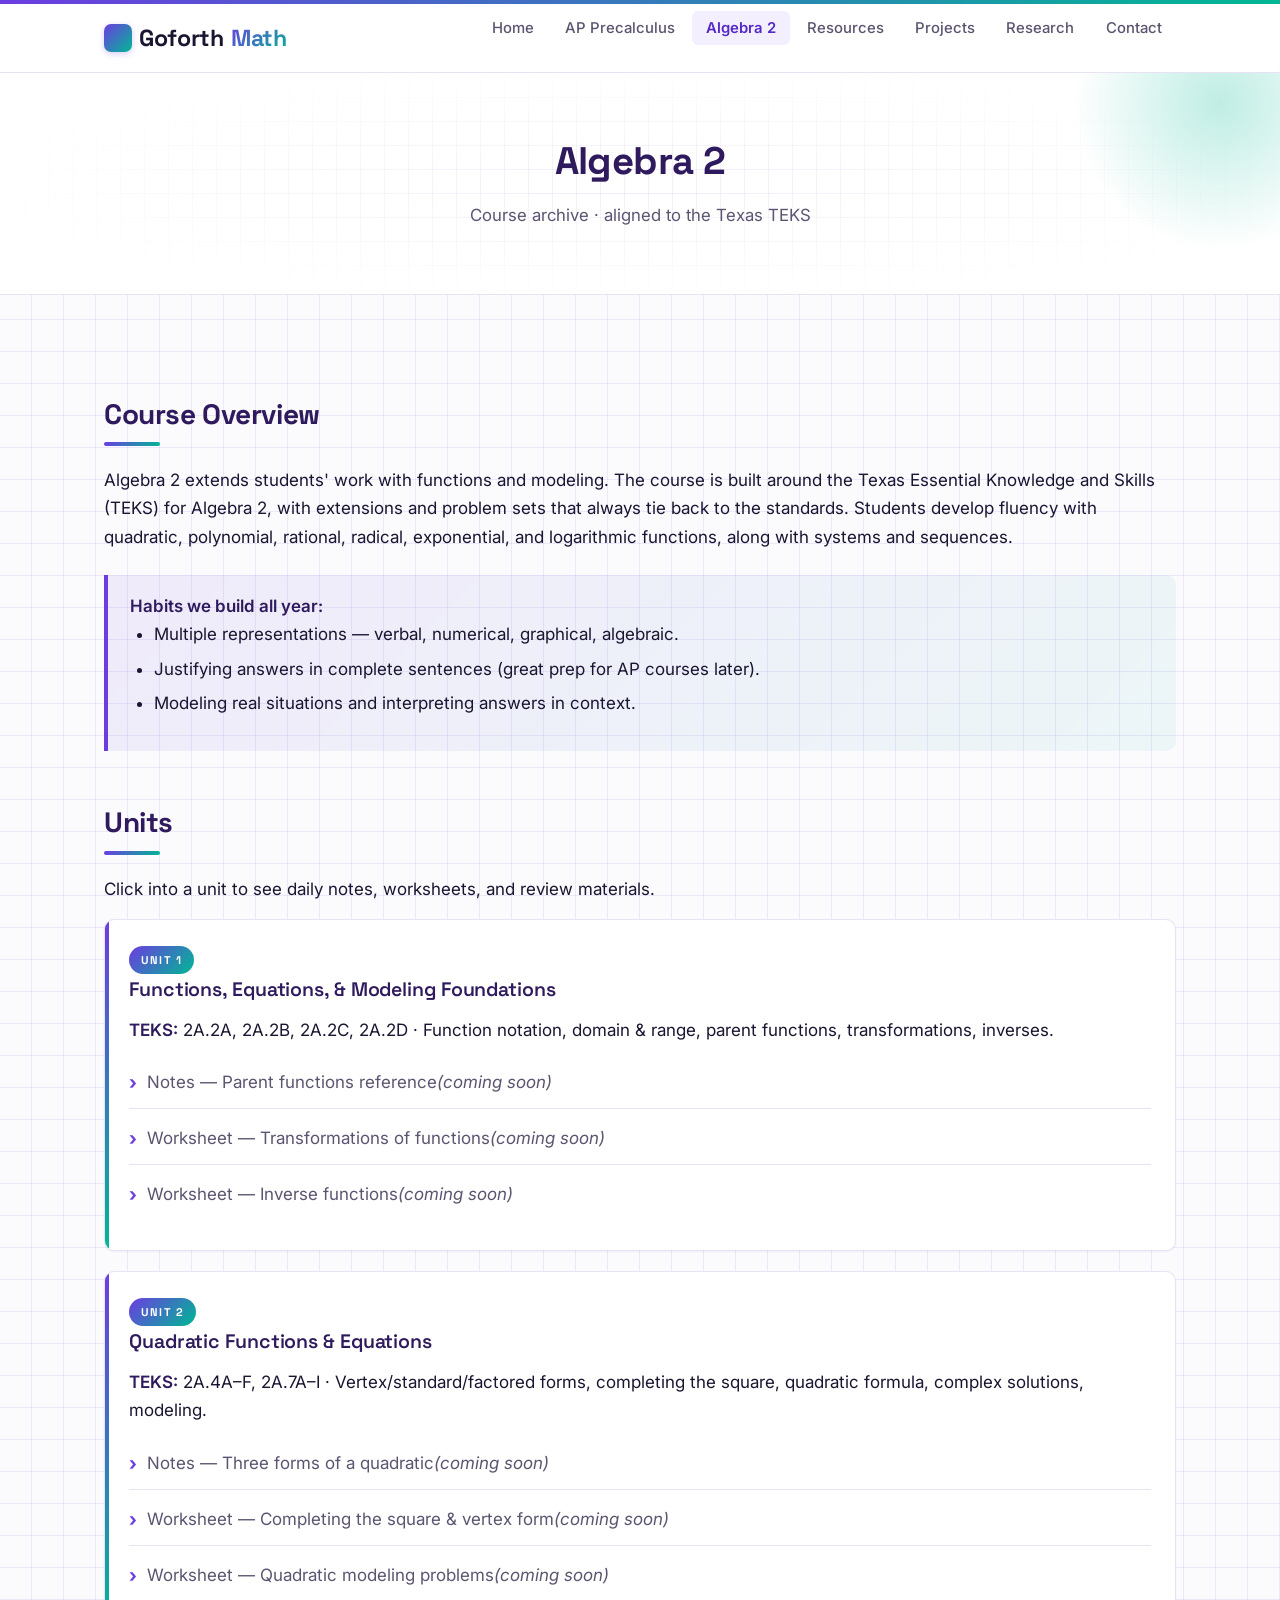
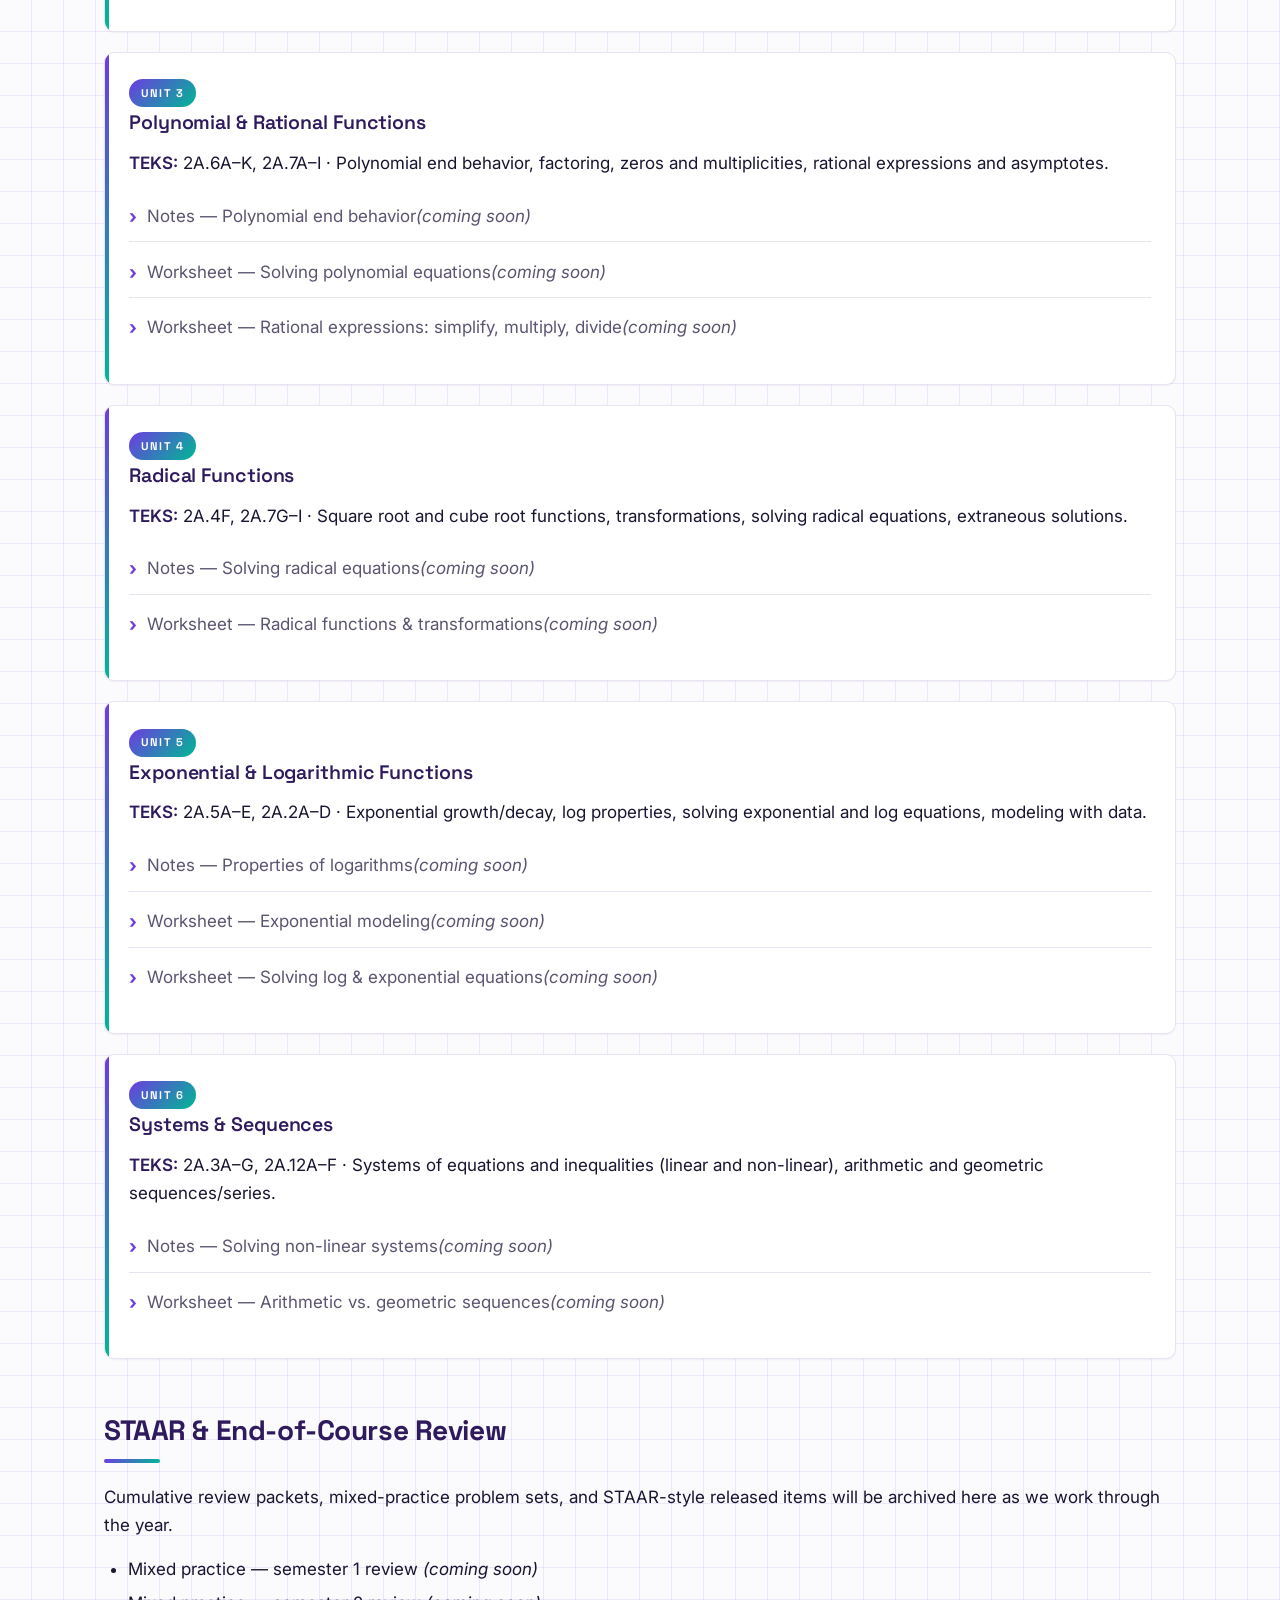
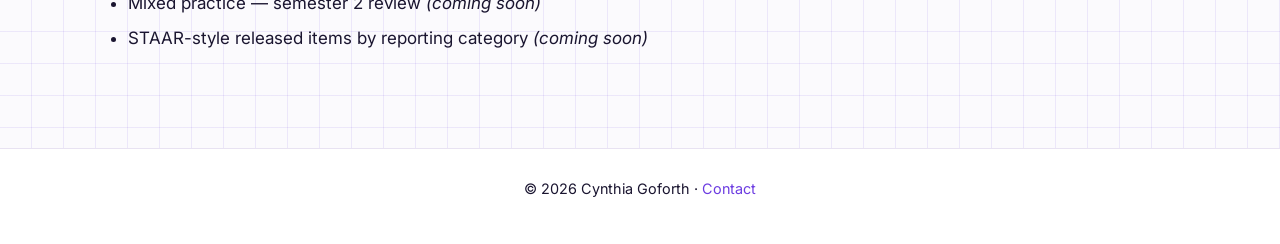
==== algebra2.html @ ad469477 "Initial commit" ====
<!DOCTYPE html>
<html lang="en">
<head>
  <meta charset="UTF-8" />
  <meta name="viewport" content="width=device-width, initial-scale=1.0" />
  <title>Algebra 2 | Goforth Math</title>
  <meta name="description" content="Algebra 2 course archive — TEKS-aligned units, notes, and worksheets." />
  <link rel="preconnect" href="https://fonts.googleapis.com" />
  <link rel="preconnect" href="https://fonts.gstatic.com" crossorigin />
  <link href="https://fonts.googleapis.com/css2?family=Inter:wght@400;500;600;700&family=Space+Grotesk:wght@500;600;700&display=swap" rel="stylesheet" />
  <link rel="stylesheet" href="styles.css" />
</head>
<body>
  <header class="site-header">
    <div class="nav-container">
      <a href="index.html" class="site-logo">Goforth<span>Math</span></a>
      <nav class="site-nav" aria-label="Primary">
        <ul>
          <li><a href="index.html">Home</a></li>
          <li><a href="precalc.html">AP Precalculus</a></li>
          <li><a href="algebra2.html" class="active">Algebra 2</a></li>
          <li><a href="resources.html">Resources</a></li>
          <li><a href="projects.html">Projects</a></li>
          <li><a href="research.html">Research</a></li>
          <li><a href="contact.html">Contact</a></li>
        </ul>
      </nav>
    </div>
  </header>

  <section class="page-header">
    <h1>Algebra 2</h1>
    <p>Course archive &middot; aligned to the Texas TEKS</p>
  </section>

  <main>
    <section>
      <h2>Course Overview</h2>
      <p>Algebra 2 extends students' work with functions and modeling. The course is built around the Texas Essential Knowledge and Skills (TEKS) for Algebra 2, with extensions and problem sets that always tie back to the standards. Students develop fluency with quadratic, polynomial, rational, radical, exponential, and logarithmic functions, along with systems and sequences.</p>

      <div class="callout">
        <strong>Habits we build all year:</strong>
        <ul>
          <li>Multiple representations &mdash; verbal, numerical, graphical, algebraic.</li>
          <li>Justifying answers in complete sentences (great prep for AP courses later).</li>
          <li>Modeling real situations and interpreting answers in context.</li>
        </ul>
      </div>
    </section>

    <section>
      <h2>Units</h2>
      <p>Click into a unit to see daily notes, worksheets, and review materials.</p>

      <div class="unit">
        <span class="unit-tag">Unit 1</span>
        <h3>Functions, Equations, &amp; Modeling Foundations</h3>
        <p><strong>TEKS:</strong> 2A.2A, 2A.2B, 2A.2C, 2A.2D &middot; Function notation, domain &amp; range, parent functions, transformations, inverses.</p>
        <ul class="resource-list">
          <li>Notes &mdash; Parent functions reference <em>(coming soon)</em></li>
          <li>Worksheet &mdash; Transformations of functions <em>(coming soon)</em></li>
          <li>Worksheet &mdash; Inverse functions <em>(coming soon)</em></li>
        </ul>
      </div>

      <div class="unit">
        <span class="unit-tag">Unit 2</span>
        <h3>Quadratic Functions &amp; Equations</h3>
        <p><strong>TEKS:</strong> 2A.4A&ndash;F, 2A.7A&ndash;I &middot; Vertex/standard/factored forms, completing the square, quadratic formula, complex solutions, modeling.</p>
        <ul class="resource-list">
          <li>Notes &mdash; Three forms of a quadratic <em>(coming soon)</em></li>
          <li>Worksheet &mdash; Completing the square &amp; vertex form <em>(coming soon)</em></li>
          <li>Worksheet &mdash; Quadratic modeling problems <em>(coming soon)</em></li>
        </ul>
      </div>

      <div class="unit">
        <span class="unit-tag">Unit 3</span>
        <h3>Polynomial &amp; Rational Functions</h3>
        <p><strong>TEKS:</strong> 2A.6A&ndash;K, 2A.7A&ndash;I &middot; Polynomial end behavior, factoring, zeros and multiplicities, rational expressions and asymptotes.</p>
        <ul class="resource-list">
          <li>Notes &mdash; Polynomial end behavior <em>(coming soon)</em></li>
          <li>Worksheet &mdash; Solving polynomial equations <em>(coming soon)</em></li>
          <li>Worksheet &mdash; Rational expressions: simplify, multiply, divide <em>(coming soon)</em></li>
        </ul>
      </div>

      <div class="unit">
        <span class="unit-tag">Unit 4</span>
        <h3>Radical Functions</h3>
        <p><strong>TEKS:</strong> 2A.4F, 2A.7G&ndash;I &middot; Square root and cube root functions, transformations, solving radical equations, extraneous solutions.</p>
        <ul class="resource-list">
          <li>Notes &mdash; Solving radical equations <em>(coming soon)</em></li>
          <li>Worksheet &mdash; Radical functions &amp; transformations <em>(coming soon)</em></li>
        </ul>
      </div>

      <div class="unit">
        <span class="unit-tag">Unit 5</span>
        <h3>Exponential &amp; Logarithmic Functions</h3>
        <p><strong>TEKS:</strong> 2A.5A&ndash;E, 2A.2A&ndash;D &middot; Exponential growth/decay, log properties, solving exponential and log equations, modeling with data.</p>
        <ul class="resource-list">
          <li>Notes &mdash; Properties of logarithms <em>(coming soon)</em></li>
          <li>Worksheet &mdash; Exponential modeling <em>(coming soon)</em></li>
          <li>Worksheet &mdash; Solving log &amp; exponential equations <em>(coming soon)</em></li>
        </ul>
      </div>

      <div class="unit">
        <span class="unit-tag">Unit 6</span>
        <h3>Systems &amp; Sequences</h3>
        <p><strong>TEKS:</strong> 2A.3A&ndash;G, 2A.12A&ndash;F &middot; Systems of equations and inequalities (linear and non-linear), arithmetic and geometric sequences/series.</p>
        <ul class="resource-list">
          <li>Notes &mdash; Solving non-linear systems <em>(coming soon)</em></li>
          <li>Worksheet &mdash; Arithmetic vs. geometric sequences <em>(coming soon)</em></li>
        </ul>
      </div>
    </section>

    <section>
      <h2>STAAR &amp; End-of-Course Review</h2>
      <p>Cumulative review packets, mixed-practice problem sets, and STAAR-style released items will be archived here as we work through the year.</p>
      <ul class="resource-list">
        <li>Mixed practice &mdash; semester 1 review <em>(coming soon)</em></li>
        <li>Mixed practice &mdash; semester 2 review <em>(coming soon)</em></li>
        <li>STAAR-style released items by reporting category <em>(coming soon)</em></li>
      </ul>
    </section>
  </main>

  <footer class="site-footer">
    <p>&copy; <span id="year">2026</span> Cynthia Goforth &middot; <a href="contact.html">Contact</a></p>
  </footer>

  <script>
    document.getElementById("year").textContent = new Date().getFullYear();
  </script>
</body>
</html>
---- styles.css ----
/* =====================================================================
   goforthmath.com
   Light, professional, but not plain — graph-paper grid + brand bar +
   layered card accents. Palette tied to cynthiagoforth.com.
   ===================================================================== */

:root {
  /* Brand colors — match the portfolio site */
  --primary: #6C3CE1;        /* signature purple */
  --primary-dark: #5429C4;
  --primary-darker: #2E1A5C; /* deep purple for headings */
  --primary-tint: #F4EFFF;
  --primary-tint-2: #EDE5FF;
  --accent: #00B894;         /* teal — slightly tamer than portfolio's #00D4AA */
  --accent-dark: #00997A;
  --accent-tint: #E0F8F2;

  /* Brand gradient — used sparingly for accents */
  --gradient: linear-gradient(135deg, #6C3CE1 0%, #00B894 100%);
  --gradient-soft: linear-gradient(135deg, rgba(108, 60, 225, 0.08) 0%, rgba(0, 184, 148, 0.06) 100%);

  /* Surfaces */
  --bg: #FBFAFD;
  --surface: #FFFFFF;
  --surface-alt: #F7F4FC;

  /* Text */
  --text: #1A1530;
  --text-muted: #5C5470;
  --text-subtle: #8E89A0;

  /* Lines & shadows */
  --border: #E8E2F2;
  --border-strong: #D9CFEC;
  --shadow-sm: 0 1px 2px rgba(46, 26, 92, 0.05);
  --shadow: 0 2px 8px rgba(46, 26, 92, 0.06), 0 1px 3px rgba(46, 26, 92, 0.04);
  --shadow-lg: 0 8px 24px rgba(46, 26, 92, 0.10), 0 2px 6px rgba(46, 26, 92, 0.05);

  /* Layout */
  --radius-sm: 6px;
  --radius: 10px;
  --radius-lg: 16px;
  --max-width: 1120px;

  /* Fonts */
  --font-body: 'Inter', -apple-system, BlinkMacSystemFont, "Segoe UI", Roboto, "Helvetica Neue", Arial, sans-serif;
  --font-heading: 'Space Grotesk', 'Inter', -apple-system, BlinkMacSystemFont, sans-serif;
}

* {
  box-sizing: border-box;
  margin: 0;
  padding: 0;
}

html {
  scroll-behavior: smooth;
}

/* ===== Brand bar at the very top of every page ===== */
body::before {
  content: '';
  display: block;
  height: 4px;
  background: var(--gradient);
  position: sticky;
  top: 0;
  z-index: 200;
}

body {
  font-family: var(--font-body);
  font-size: 17px;
  line-height: 1.65;
  color: var(--text);
  background-color: var(--bg);
  /* Graph-paper grid — this is a math site, after all */
  background-image:
    linear-gradient(rgba(108, 60, 225, 0.10) 1px, transparent 1px),
    linear-gradient(90deg, rgba(108, 60, 225, 0.10) 1px, transparent 1px);
  background-size: 32px 32px;
  background-position: -1px -1px;
  min-height: 100vh;
  display: flex;
  flex-direction: column;
  -webkit-font-smoothing: antialiased;
  -moz-osx-font-smoothing: grayscale;
}

/* ===== Header / Nav ===== */
.site-header {
  background: rgba(255, 255, 255, 0.88);
  backdrop-filter: saturate(140%) blur(10px);
  -webkit-backdrop-filter: saturate(140%) blur(10px);
  border-bottom: 1px solid var(--border);
  position: sticky;
  top: 4px; /* sits below the brand bar */
  z-index: 100;
}

.nav-container {
  max-width: var(--max-width);
  margin: 0 auto;
  padding: 0 1.5rem;
  display: flex;
  justify-content: space-between;
  align-items: center;
  flex-wrap: wrap;
  min-height: 68px;
}

.site-logo {
  font-family: var(--font-heading);
  font-size: 1.45rem;
  font-weight: 700;
  color: var(--text);
  text-decoration: none;
  letter-spacing: -0.015em;
  display: inline-flex;
  align-items: center;
  gap: 0.45rem;
}

/* Mathematical mark next to the wordmark */
.site-logo::before {
  content: '';
  display: inline-block;
  width: 28px;
  height: 28px;
  border-radius: 7px;
  background: var(--gradient);
  position: relative;
  flex-shrink: 0;
  box-shadow: 0 2px 6px rgba(108, 60, 225, 0.25);
}

.site-logo span {
  background: var(--gradient);
  -webkit-background-clip: text;
  -webkit-text-fill-color: transparent;
  background-clip: text;
  color: transparent;
}

.site-nav ul {
  list-style: none;
  display: flex;
  gap: 0.15rem;
  flex-wrap: wrap;
}

.site-nav a {
  color: var(--text-muted);
  text-decoration: none;
  padding: 0.5rem 0.9rem;
  border-radius: var(--radius-sm);
  font-weight: 500;
  font-size: 0.93rem;
  transition: color 0.15s, background 0.15s;
}

.site-nav a:hover {
  color: var(--primary);
  background: var(--primary-tint);
}

.site-nav a.active {
  color: var(--primary-dark);
  background: var(--primary-tint);
  font-weight: 600;
}

/* ===== Hero ===== */
.hero {
  background: var(--surface);
  border-bottom: 1px solid var(--border);
  padding: 5.5rem 1.5rem 4.5rem;
  text-align: center;
  position: relative;
  overflow: hidden;
}

/* Denser graph paper inside the hero — pulls the math motif forward */
.hero::before {
  content: '';
  position: absolute;
  inset: 0;
  background-image:
    linear-gradient(rgba(108, 60, 225, 0.13) 1px, transparent 1px),
    linear-gradient(90deg, rgba(108, 60, 225, 0.13) 1px, transparent 1px);
  background-size: 24px 24px;
  -webkit-mask-image: radial-gradient(ellipse at center, rgba(0,0,0,0.9), transparent 75%);
  mask-image: radial-gradient(ellipse at center, rgba(0,0,0,0.9), transparent 75%);
  pointer-events: none;
}

/* Brighter color bloom in the hero corner */
.hero::after {
  content: '';
  position: absolute;
  top: -200px;
  right: -160px;
  width: 480px;
  height: 480px;
  background: radial-gradient(circle, rgba(108, 60, 225, 0.32) 0%, transparent 65%);
  border-radius: 50%;
  pointer-events: none;
}

.hero-content {
  max-width: 820px;
  margin: 0 auto;
  position: relative;
  z-index: 1;
}

.hero h1 {
  font-family: var(--font-heading);
  font-size: 3.25rem;
  font-weight: 700;
  letter-spacing: -0.025em;
  line-height: 1.05;
  margin-bottom: 1.25rem;
  color: var(--primary-darker);
}

.hero .subtitle {
  font-size: 1.18rem;
  color: var(--text-muted);
  margin-bottom: 1.75rem;
  line-height: 1.6;
}

.hero .accent {
  background: var(--gradient);
  -webkit-background-clip: text;
  -webkit-text-fill-color: transparent;
  background-clip: text;
  color: transparent;
}

/* ===== Page Header (interior pages) ===== */
.page-header {
  background: var(--surface);
  border-bottom: 1px solid var(--border);
  padding: 3.5rem 1.5rem 3rem;
  text-align: center;
  position: relative;
  overflow: hidden;
}

.page-header::before {
  content: '';
  position: absolute;
  inset: 0;
  background-image:
    linear-gradient(rgba(108, 60, 225, 0.11) 1px, transparent 1px),
    linear-gradient(90deg, rgba(108, 60, 225, 0.11) 1px, transparent 1px);
  background-size: 24px 24px;
  -webkit-mask-image: radial-gradient(ellipse at center, rgba(0,0,0,0.85), transparent 75%);
  mask-image: radial-gradient(ellipse at center, rgba(0,0,0,0.85), transparent 75%);
  pointer-events: none;
}

.page-header::after {
  content: '';
  position: absolute;
  top: -130px;
  right: -100px;
  width: 320px;
  height: 320px;
  background: radial-gradient(circle, rgba(0, 184, 148, 0.25) 0%, transparent 65%);
  border-radius: 50%;
  pointer-events: none;
}

.page-header h1 {
  font-family: var(--font-heading);
  font-size: 2.4rem;
  font-weight: 700;
  letter-spacing: -0.015em;
  margin-bottom: 0.6rem;
  color: var(--primary-darker);
  position: relative;
  z-index: 1;
}

.page-header p {
  color: var(--text-muted);
  font-size: 1.05rem;
  position: relative;
  z-index: 1;
}

/* ===== Main Content ===== */
main {
  flex: 1;
  max-width: var(--max-width);
  width: 100%;
  margin: 0 auto;
  padding: 3rem 1.5rem;
}

section {
  margin-bottom: 3rem;
}

.section-label {
  font-family: var(--font-heading);
  font-size: 0.75rem;
  font-weight: 700;
  text-transform: uppercase;
  letter-spacing: 2px;
  color: var(--accent-dark);
  margin-bottom: 0.5rem;
  display: inline-block;
}

h2 {
  font-family: var(--font-heading);
  font-size: 1.75rem;
  font-weight: 700;
  letter-spacing: -0.015em;
  color: var(--primary-darker);
  margin-bottom: 1.25rem;
  position: relative;
  padding-bottom: 0.6rem;
}

/* Gradient pill underline on every h2 — pulls the brand colors in */
h2::after {
  content: '';
  position: absolute;
  bottom: 0;
  left: 0;
  width: 56px;
  height: 4px;
  background: var(--gradient);
  border-radius: 2px;
}

h3 {
  font-family: var(--font-heading);
  font-size: 1.22rem;
  font-weight: 600;
  letter-spacing: -0.005em;
  color: var(--primary-darker);
  margin-bottom: 0.6rem;
  margin-top: 1.5rem;
}

p {
  margin-bottom: 1rem;
  color: var(--text);
}

a {
  color: var(--primary);
  text-decoration: underline;
  text-underline-offset: 2px;
  text-decoration-thickness: 1px;
}

a:hover {
  color: var(--primary-dark);
}

ul, ol {
  margin-left: 1.5rem;
  margin-bottom: 1rem;
}

li {
  margin-bottom: 0.4rem;
}

strong {
  color: var(--primary-darker);
  font-weight: 600;
}

code {
  font-family: 'SF Mono', Monaco, 'Cascadia Code', 'Roboto Mono', monospace;
  font-size: 0.92em;
  background: var(--primary-tint);
  color: var(--primary-dark);
  padding: 0.1em 0.35em;
  border-radius: 4px;
}

/* ===== Cards / Grid ===== */
.card-grid {
  display: grid;
  grid-template-columns: repeat(auto-fit, minmax(280px, 1fr));
  gap: 1.25rem;
  margin-top: 1.5rem;
}

.card {
  background: var(--surface);
  border: 1px solid var(--border);
  border-radius: var(--radius);
  padding: 1.5rem;
  box-shadow: var(--shadow-sm);
  transition: transform 0.2s, box-shadow 0.2s, border-color 0.2s;
  position: relative;
  overflow: hidden;
}

/* Top accent stripe — appears on hover (pulled from the portfolio site) */
.card::before {
  content: '';
  position: absolute;
  top: 0;
  left: 0;
  right: 0;
  height: 3px;
  background: var(--gradient);
  transform: scaleX(0);
  transform-origin: left;
  transition: transform 0.3s ease;
}

.card:hover {
  transform: translateY(-3px);
  box-shadow: var(--shadow-lg);
  border-color: var(--border-strong);
}

.card:hover::before {
  transform: scaleX(1);
}

.card h3 {
  margin-top: 0;
  color: var(--primary-darker);
}

.card .card-meta {
  font-family: var(--font-heading);
  font-size: 0.72rem;
  color: var(--accent-dark);
  margin-bottom: 0.5rem;
  text-transform: uppercase;
  letter-spacing: 1.5px;
  font-weight: 700;
}

.card a.card-link {
  display: inline-block;
  margin-top: 0.5rem;
  font-weight: 600;
  text-decoration: none;
  color: var(--primary);
  font-size: 0.95rem;
}

.card a.card-link:hover {
  color: var(--primary-dark);
}

.card a.card-link::after {
  content: " →";
  display: inline-block;
  transition: transform 0.15s;
}

.card a.card-link:hover::after {
  transform: translateX(3px);
}

/* ===== Stat cards (used on engineering / data page) ===== */
.stat-grid {
  display: grid;
  grid-template-columns: repeat(auto-fit, minmax(180px, 1fr));
  gap: 1rem;
  margin: 1.25rem 0;
}

.stat-card {
  background: var(--surface);
  border: 1px solid var(--border);
  border-radius: var(--radius);
  padding: 1.4rem 1.25rem;
  text-align: center;
  box-shadow: var(--shadow-sm);
  transition: transform 0.2s, border-color 0.2s, box-shadow 0.2s;
}

.stat-card:hover {
  transform: translateY(-2px);
  border-color: var(--primary);
  box-shadow: var(--shadow);
}

.stat-num {
  font-family: var(--font-heading);
  font-size: 2.1rem;
  font-weight: 700;
  background: var(--gradient);
  -webkit-background-clip: text;
  -webkit-text-fill-color: transparent;
  background-clip: text;
  color: transparent;
  line-height: 1;
  margin-bottom: 0.4rem;
  letter-spacing: -0.02em;
}

.stat-label {
  color: var(--text-muted);
  font-size: 0.78rem;
  text-transform: uppercase;
  letter-spacing: 1.2px;
  font-weight: 500;
}

/* ===== Unit blocks ===== */
.unit {
  background: var(--surface);
  border: 1px solid var(--border);
  border-radius: var(--radius);
  padding: 1.5rem;
  margin-bottom: 1.25rem;
  box-shadow: var(--shadow-sm);
  position: relative;
  overflow: hidden;
  transition: box-shadow 0.2s, transform 0.2s;
}

/* Vertical gradient bar on the left edge of each unit */
.unit::before {
  content: '';
  position: absolute;
  top: 0;
  left: 0;
  bottom: 0;
  width: 4px;
  background: var(--gradient);
}

.unit:hover {
  box-shadow: var(--shadow);
  transform: translateX(2px);
}

.unit h3 {
  margin-top: 0;
  color: var(--primary-darker);
}

.unit .unit-tag {
  display: inline-block;
  background: var(--gradient);
  color: #fff;
  font-family: var(--font-heading);
  font-size: 0.7rem;
  font-weight: 700;
  padding: 0.3rem 0.75rem;
  border-radius: 999px;
  margin-right: 0.5rem;
  text-transform: uppercase;
  letter-spacing: 1.2px;
}

.unit ul.resource-list {
  list-style: none;
  margin: 0.75rem 0 0 0;
  padding: 0;
}

.unit ul.resource-list li {
  padding: 0.55rem 0;
  border-bottom: 1px solid var(--border);
  color: var(--text-muted);
  display: flex;
  align-items: flex-start;
}

.unit ul.resource-list li:last-child {
  border-bottom: none;
}

.unit ul.resource-list li::before {
  content: "›";
  color: var(--primary);
  font-weight: 700;
  margin-right: 0.6rem;
  font-size: 1.1em;
  flex-shrink: 0;
}

/* ===== About / Profile section ===== */
.profile-grid {
  display: grid;
  grid-template-columns: 1fr 2fr;
  gap: 2.5rem;
  align-items: start;
}

.profile-photo {
  background: var(--surface);
  border: 1px solid var(--border);
  border-radius: var(--radius);
  padding: 1rem;
  box-shadow: var(--shadow);
  text-align: center;
  position: relative;
  overflow: hidden;
}

.profile-photo .photo-placeholder {
  width: 100%;
  aspect-ratio: 1;
  background: var(--gradient);
  border-radius: var(--radius-sm);
  display: flex;
  align-items: center;
  justify-content: center;
  color: #fff;
  font-family: var(--font-heading);
  font-size: 4rem;
  font-weight: 700;
  margin-bottom: 0.75rem;
  letter-spacing: -0.025em;
  position: relative;
  overflow: hidden;
}

/* Subtle math-y decoration on the photo placeholder */
.profile-photo .photo-placeholder::before {
  content: '';
  position: absolute;
  inset: 0;
  background-image:
    linear-gradient(rgba(255,255,255,0.08) 1px, transparent 1px),
    linear-gradient(90deg, rgba(255,255,255,0.08) 1px, transparent 1px);
  background-size: 22px 22px;
}

.profile-photo .photo-placeholder span {
  position: relative;
  z-index: 1;
}

.profile-photo p {
  font-size: 0.9rem;
  color: var(--text-muted);
  margin: 0;
  font-weight: 500;
}

@media (max-width: 700px) {
  .profile-grid {
    grid-template-columns: 1fr;
    gap: 1.5rem;
  }
}

/* ===== Buttons ===== */
.btn {
  display: inline-flex;
  align-items: center;
  gap: 0.5rem;
  background: var(--primary);
  color: #fff;
  padding: 0.8rem 1.6rem;
  border-radius: var(--radius);
  text-decoration: none;
  font-weight: 600;
  transition: background 0.15s, transform 0.15s, box-shadow 0.15s;
  border: none;
  cursor: pointer;
  font-size: 0.95rem;
  font-family: inherit;
}

.btn:hover {
  background: var(--primary-dark);
  color: #fff;
  transform: translateY(-2px);
  box-shadow: 0 6px 18px rgba(108, 60, 225, 0.3);
}

.btn-primary {
  background: var(--gradient);
}

.btn-primary:hover {
  background: var(--gradient);
  box-shadow: 0 6px 22px rgba(108, 60, 225, 0.35);
}

.btn-secondary {
  background: var(--surface);
  color: var(--primary);
  border: 1.5px solid var(--border-strong);
}

.btn-secondary:hover {
  background: var(--primary-tint);
  color: var(--primary-dark);
  border-color: var(--primary);
  box-shadow: none;
}

.btn-row {
  display: flex;
  gap: 0.75rem;
  flex-wrap: wrap;
  margin-top: 1.5rem;
  justify-content: center;
}

/* ===== Callouts ===== */
.callout {
  background: var(--gradient-soft);
  border-left: 4px solid var(--primary);
  padding: 1.1rem 1.4rem;
  border-radius: 0 var(--radius) var(--radius) 0;
  margin: 1.5rem 0;
  color: var(--text);
}

.callout strong {
  color: var(--primary-darker);
}

.callout-accent {
  background: var(--accent-tint);
  border-left-color: var(--accent);
}

.callout-accent strong {
  color: var(--accent-dark);
}

/* ===== Tables ===== */
table {
  width: 100%;
  border-collapse: collapse;
  background: var(--surface);
  border: 1px solid var(--border);
  border-radius: var(--radius);
  overflow: hidden;
  box-shadow: var(--shadow-sm);
  margin: 1rem 0;
}

th, td {
  padding: 0.85rem 1rem;
  text-align: left;
  border-bottom: 1px solid var(--border);
}

th {
  background: var(--primary-tint);
  color: var(--primary-darker);
  font-family: var(--font-heading);
  font-weight: 600;
  font-size: 0.92rem;
  text-transform: uppercase;
  letter-spacing: 0.5px;
}

tr:last-child td {
  border-bottom: none;
}

tr:nth-child(even) td {
  background: var(--surface-alt);
}

/* ===== Search / filter ===== */
.filter-bar {
  display: flex;
  gap: 0.6rem;
  flex-wrap: wrap;
  margin-bottom: 2rem;
  align-items: center;
}

.filter-bar input[type="search"] {
  flex: 1;
  min-width: 240px;
  padding: 0.7rem 1rem;
  border: 1.5px solid var(--border-strong);
  border-radius: var(--radius);
  font-size: 1rem;
  font-family: inherit;
  background: var(--surface);
  color: var(--text);
  transition: border-color 0.15s, box-shadow 0.15s;
}

.filter-bar input[type="search"]:focus {
  outline: none;
  border-color: var(--primary);
  box-shadow: 0 0 0 3px var(--primary-tint);
}

.filter-tag {
  background: var(--surface);
  border: 1.5px solid var(--border-strong);
  color: var(--text-muted);
  padding: 0.5rem 1rem;
  border-radius: 999px;
  cursor: pointer;
  font-size: 0.88rem;
  font-family: inherit;
  font-weight: 500;
  transition: all 0.15s;
}

.filter-tag:hover {
  border-color: var(--primary);
  color: var(--primary);
}

.filter-tag.active {
  background: var(--gradient);
  color: #fff;
  border-color: transparent;
}

/* ===== Pill tags (used on research page for tech tags) ===== */
.tag-row {
  display: flex;
  flex-wrap: wrap;
  gap: 0.4rem;
  margin: 0.75rem 0;
}

.tag {
  display: inline-block;
  font-family: var(--font-heading);
  font-size: 0.72rem;
  font-weight: 600;
  letter-spacing: 0.5px;
  padding: 0.3rem 0.7rem;
  background: var(--primary-tint);
  color: var(--primary-dark);
  border-radius: 999px;
  border: 1px solid rgba(108, 60, 225, 0.18);
}

.tag-accent {
  background: var(--accent-tint);
  color: var(--accent-dark);
  border-color: rgba(0, 184, 148, 0.2);
}

/* ===== Footer ===== */
.site-footer {
  background: var(--surface);
  border-top: 1px solid var(--border);
  color: var(--text-muted);
  text-align: center;
  padding: 1.75rem 1.5rem;
  margin-top: auto;
  font-size: 0.9rem;
}

.site-footer a {
  color: var(--primary);
  text-decoration: none;
}

.site-footer a:hover {
  text-decoration: underline;
}

/* ===== Form fields ===== */
input[type="text"], input[type="email"], textarea {
  font-family: inherit;
}

input[type="text"]:focus,
input[type="email"]:focus,
textarea:focus {
  outline: none;
  border-color: var(--primary) !important;
  box-shadow: 0 0 0 3px var(--primary-tint);
}

/* ===== Animated background orbs (landing page) ===== */
/* Adapted from cynthiagoforth.com — same float pattern, light-mode opacity */
.bg-orbs {
  position: fixed;
  top: 0;
  left: 0;
  width: 100%;
  height: 100%;
  pointer-events: none;
  z-index: 0;
  overflow: hidden;
}

.bg-orbs .orb {
  position: absolute;
  border-radius: 50%;
  filter: blur(90px);
  opacity: 0.32;
  animation: float 22s ease-in-out infinite;
  will-change: transform;
}

.bg-orbs .orb:nth-child(1) {
  width: 580px;
  height: 580px;
  background: #6C3CE1;
  top: -8%;
  left: -10%;
  animation-delay: 0s;
}

.bg-orbs .orb:nth-child(2) {
  width: 480px;
  height: 480px;
  background: #00B894;
  top: 38%;
  right: -12%;
  opacity: 0.26;
  animation-delay: -7s;
}

.bg-orbs .orb:nth-child(3) {
  width: 420px;
  height: 420px;
  background: #C77FE0; /* soft pink-purple — echoes portfolio's #FF6B9D, dialed back */
  bottom: -8%;
  left: 28%;
  opacity: 0.24;
  animation-delay: -14s;
}

@keyframes float {
  0%, 100% { transform: translate(0, 0) scale(1); }
  25%      { transform: translate(40px, -50px) scale(1.05); }
  50%      { transform: translate(-30px, 30px) scale(0.95); }
  75%      { transform: translate(50px, 40px) scale(1.03); }
}

/* When the orbs are present, the rest of the layout sits above them */
body:has(.bg-orbs) .site-header,
body:has(.bg-orbs) .hero,
body:has(.bg-orbs) main,
body:has(.bg-orbs) .site-footer {
  position: relative;
  z-index: 1;
}

/* On the landing page, let the orbs show through the hero (frosted glass) */
body:has(.bg-orbs) .hero {
  background: rgba(255, 255, 255, 0.4);
  backdrop-filter: saturate(120%) blur(6px);
  -webkit-backdrop-filter: saturate(120%) blur(6px);
}

/* And let cards on the landing page sit on a subtle frosted background too */
body:has(.bg-orbs) main {
  background: rgba(251, 250, 253, 0.55);
  backdrop-filter: blur(4px);
  -webkit-backdrop-filter: blur(4px);
}

/* ===== Hero entrance animation ===== */
.hero-content > * {
  opacity: 0;
  transform: translateY(20px);
  animation: fadeUp 0.7s ease-out forwards;
}

.hero-content > *:nth-child(1) { animation-delay: 0.1s; }
.hero-content > *:nth-child(2) { animation-delay: 0.25s; }
.hero-content > *:nth-child(3) { animation-delay: 0.4s; }

@keyframes fadeUp {
  to {
    opacity: 1;
    transform: translateY(0);
  }
}

/* Subtle drifting gradient on the photo placeholder */
.profile-photo .photo-placeholder {
  background-size: 200% 200%;
  animation: gradient-drift 14s ease-in-out infinite;
}

@keyframes gradient-drift {
  0%, 100% { background-position: 0% 50%; }
  50%      { background-position: 100% 50%; }
}

/* Respect users who prefer no motion */
@media (prefers-reduced-motion: reduce) {
  .bg-orbs .orb,
  .hero-content > *,
  .profile-photo .photo-placeholder {
    animation: none;
  }
  .hero-content > * {
    opacity: 1;
    transform: none;
  }
}

/* ===== Responsive ===== */
@media (max-width: 700px) {
  body { font-size: 16px; }

  .hero {
    padding: 4rem 1.25rem 3.5rem;
  }

  .hero h1 {
    font-size: 2.25rem;
  }

  .page-header h1 {
    font-size: 1.85rem;
  }

  h2 {
    font-size: 1.45rem;
  }

  main {
    padding: 2rem 1.25rem;
  }

  .nav-container {
    flex-direction: column;
    align-items: flex-start;
    padding: 0.75rem 1rem;
  }

  .site-nav ul {
    width: 100%;
    justify-content: flex-start;
    overflow-x: auto;
  }
}
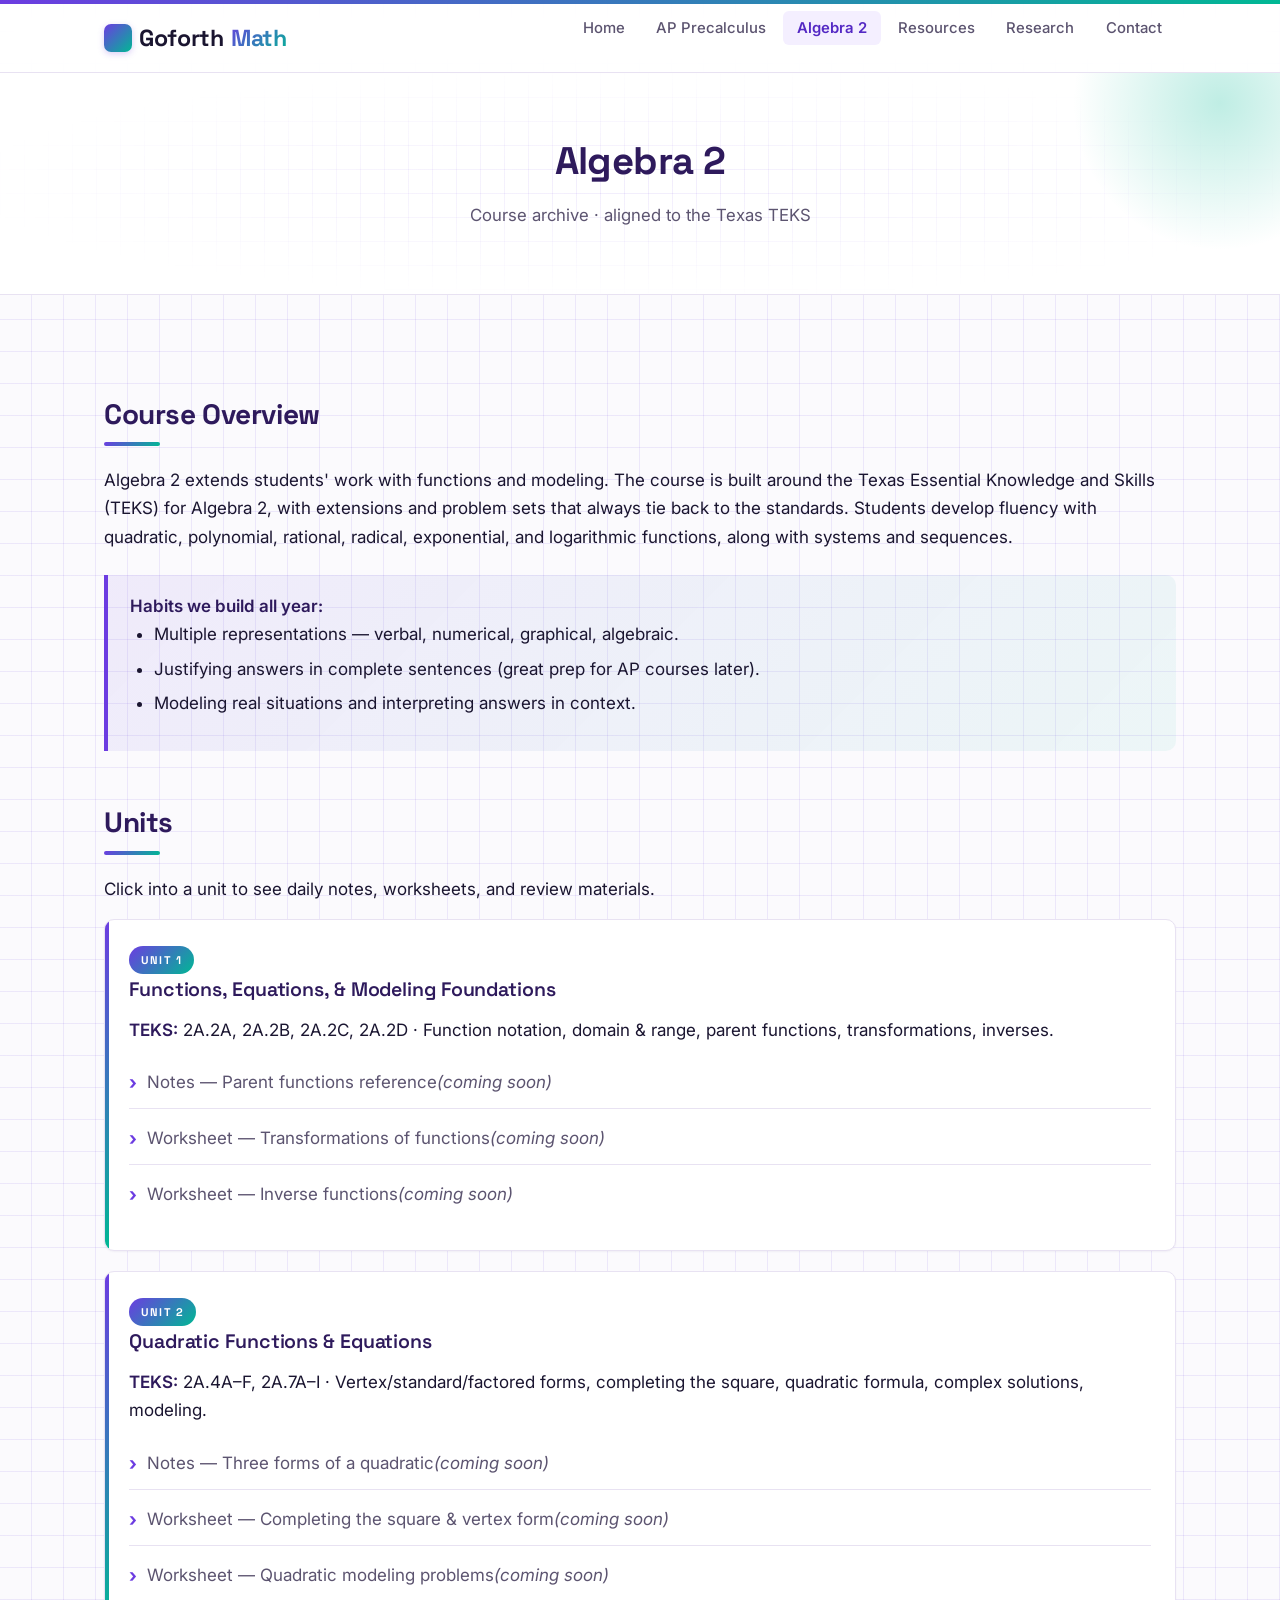
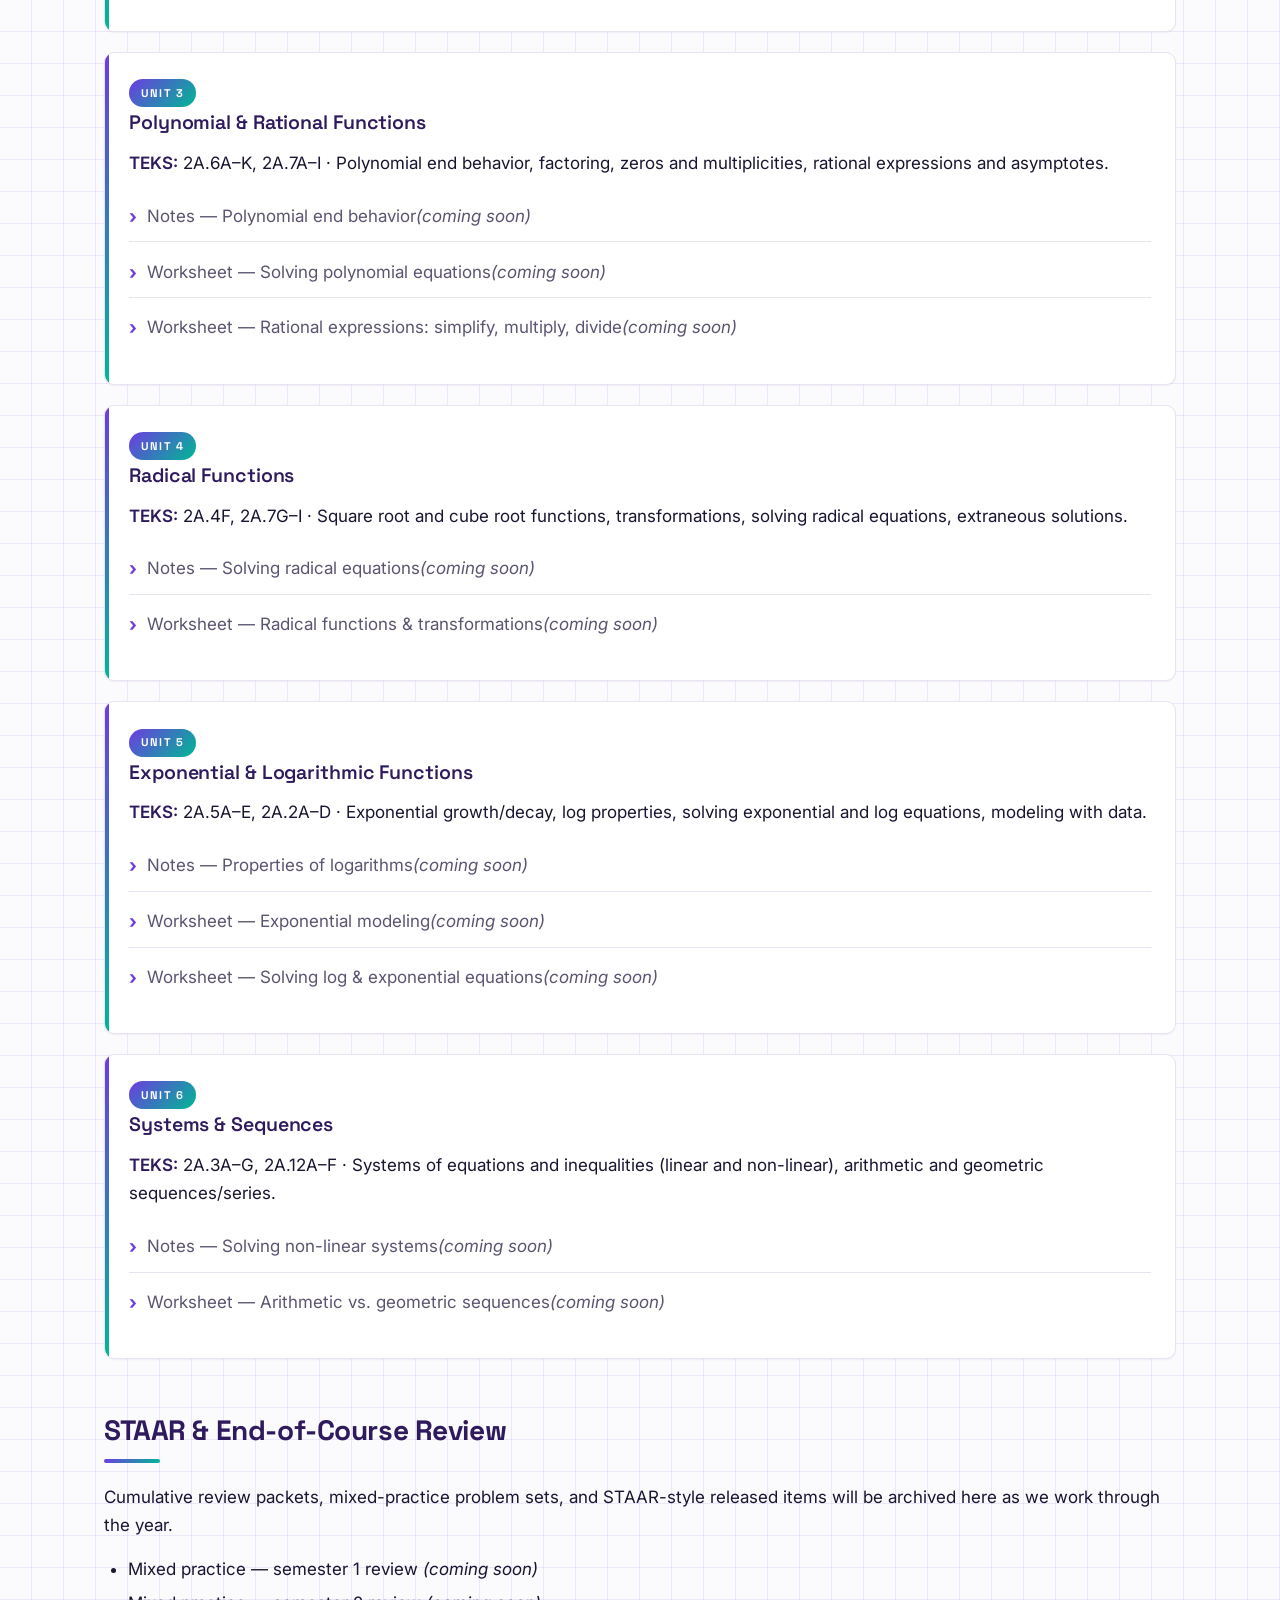
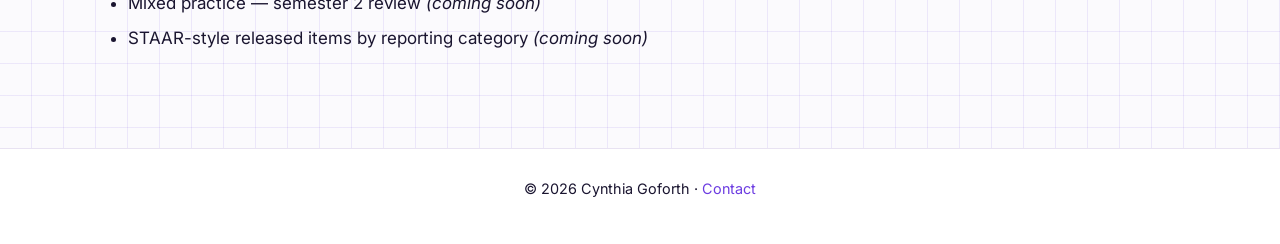
==== commit fa256fef: "Sync repo to live goforthmath.com (production snapshot) Replace draft files with the version current" ====
--- a/algebra2.html
+++ b/algebra2.html
@@ -5,6 +5,11 @@
   <meta name="viewport" content="width=device-width, initial-scale=1.0" />
   <title>Algebra 2 | Goforth Math</title>
   <meta name="description" content="Algebra 2 course archive — TEKS-aligned units, notes, and worksheets." />
+  <link rel="icon" type="image/svg+xml" href="favicon.svg" />
+  <link rel="icon" type="image/png" sizes="32x32" href="favicon-32x32.png" />
+  <link rel="icon" type="image/png" sizes="16x16" href="favicon-16x16.png" />
+  <link rel="apple-touch-icon" sizes="180x180" href="apple-touch-icon.png" />
+  <link rel="shortcut icon" href="favicon.ico" />
   <link rel="preconnect" href="https://fonts.googleapis.com" />
   <link rel="preconnect" href="https://fonts.gstatic.com" crossorigin />
   <link href="https://fonts.googleapis.com/css2?family=Inter:wght@400;500;600;700&family=Space+Grotesk:wght@500;600;700&display=swap" rel="stylesheet" />
@@ -20,7 +25,6 @@
           <li><a href="precalc.html">AP Precalculus</a></li>
           <li><a href="algebra2.html" class="active">Algebra 2</a></li>
           <li><a href="resources.html">Resources</a></li>
-          <li><a href="projects.html">Projects</a></li>
           <li><a href="research.html">Research</a></li>
           <li><a href="contact.html">Contact</a></li>
         </ul>
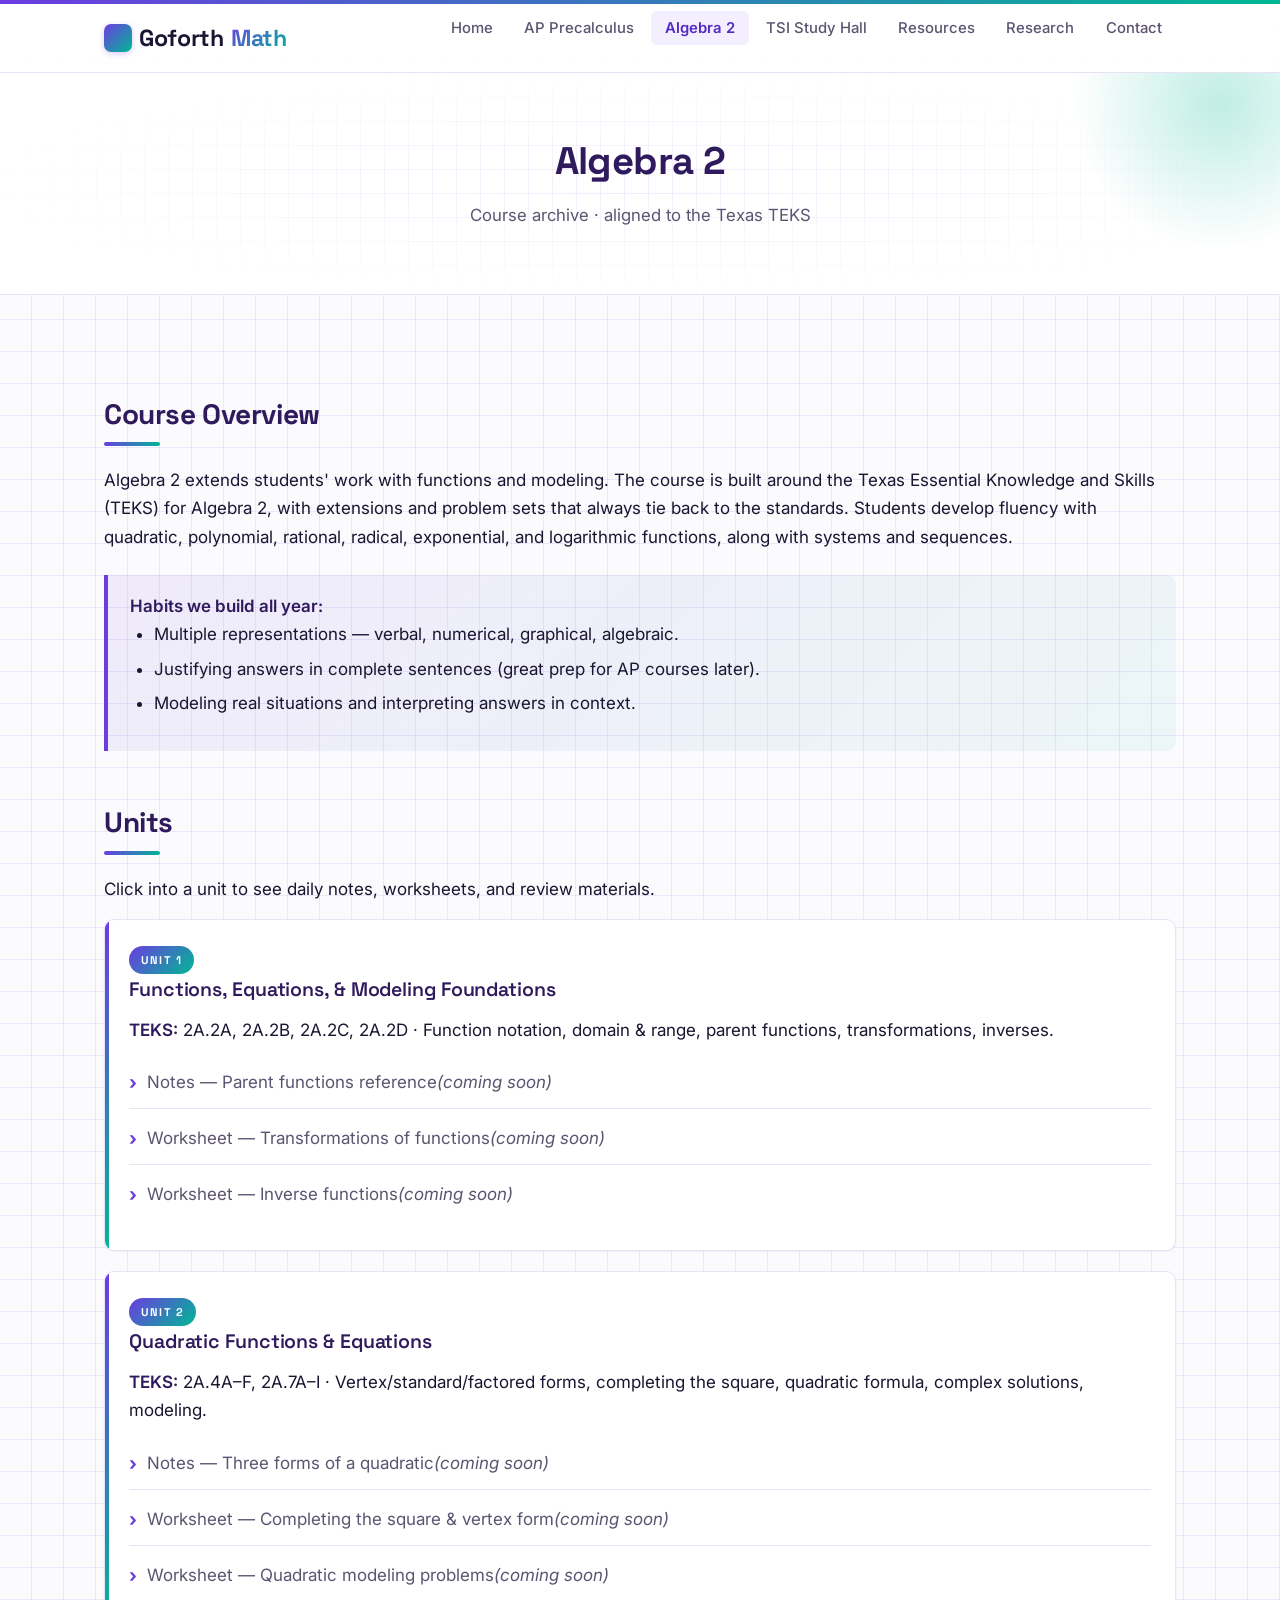
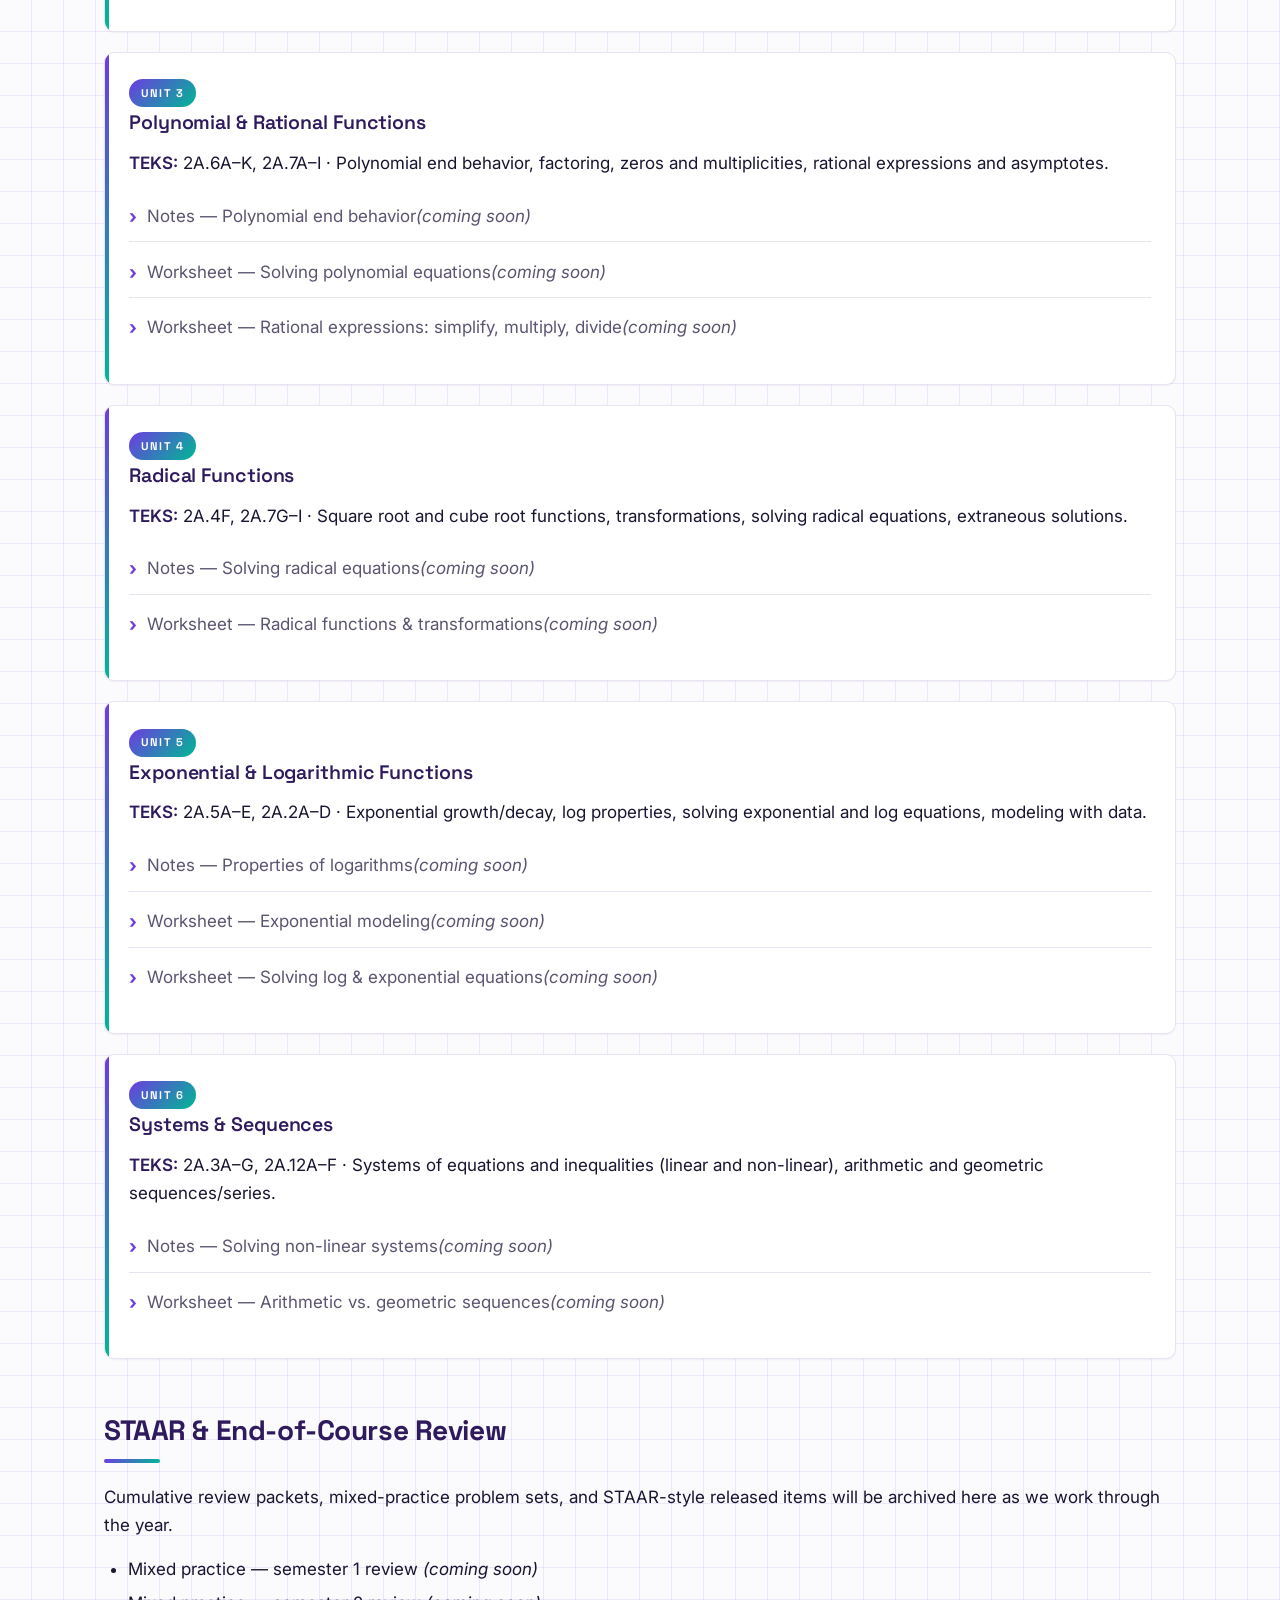
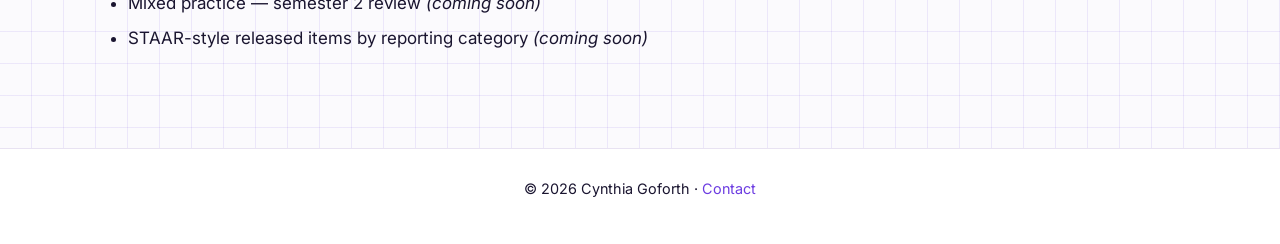
==== commit b5afa7be: "Add AP Precalculus and TSI Study Hall materials; update all pages" ====
--- a/algebra2.html
+++ b/algebra2.html
@@ -24,6 +24,7 @@
           <li><a href="index.html">Home</a></li>
           <li><a href="precalc.html">AP Precalculus</a></li>
           <li><a href="algebra2.html" class="active">Algebra 2</a></li>
+          <li><a href="tsi.html">TSI Study Hall</a></li>
           <li><a href="resources.html">Resources</a></li>
           <li><a href="research.html">Research</a></li>
           <li><a href="contact.html">Contact</a></li>
